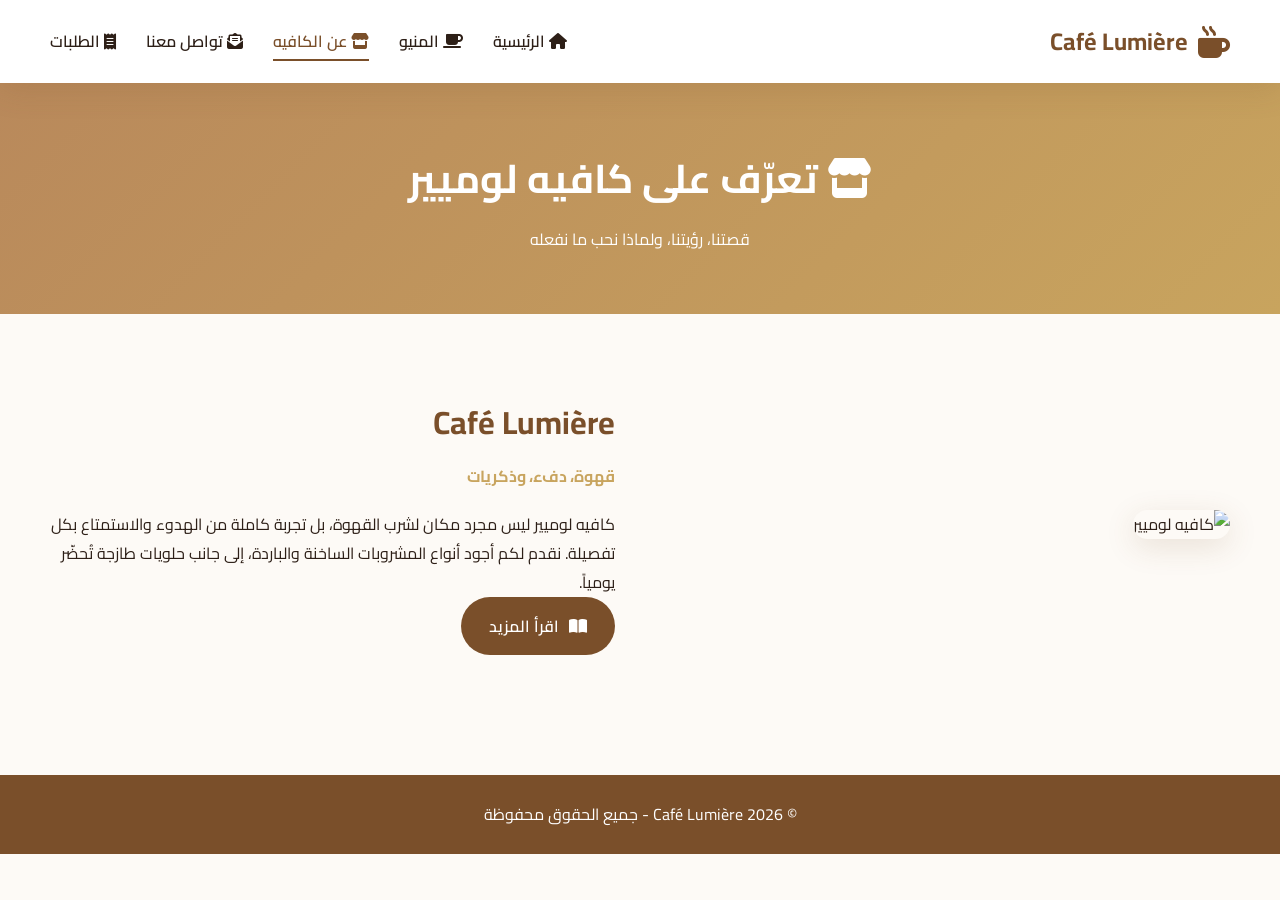
==== about.html @ 31f7e88d "Add files via upload" ====
<!DOCTYPE html>
<html lang="ar" dir="rtl">
<head>
    <meta charset="UTF-8">
    <meta name="viewport" content="width=device-width, initial-scale=1.0">
    <title>عن الكافيه | Café Lumière</title>
    <link rel="stylesheet" href="style.css">
    <link rel="stylesheet" href="https://cdnjs.cloudflare.com/ajax/libs/font-awesome/6.4.0/css/all.min.css">
    <link href="https://fonts.googleapis.com/css2?family=Cairo:wght@300;400;600;700;900&display=swap" rel="stylesheet">
</head>
<body>

    <!-- شريط التنقل -->
    <nav class="navbar">
        <div class="logo">
            <i class="fas fa-mug-hot"></i>
            <span>Café Lumière</span>
        </div>
        <ul class="nav-links">
            <li><a href="index.html"><i class="fas fa-home"></i> الرئيسية</a></li>
            <li><a href="products.html"><i class="fas fa-coffee"></i> المنيو</a></li>
            <li><a href="about.html" class="active"><i class="fas fa-store"></i> عن الكافيه</a></li>
            <li><a href="contact.html"><i class="fas fa-envelope-open-text"></i> تواصل معنا</a></li>
            <li><a href="orders.html"><i class="fas fa-receipt"></i> الطلبات</a></li>
        </ul>
    </nav>

    <header class="page-header">
        <h1><i class="fas fa-store"></i> تعرّف على كافيه لوميير</h1>
        <p>قصتنا، رؤيتنا، ولماذا نحب ما نفعله</p>
    </header>

    <!-- قسم نبذة عن الكافيه -->
    <section class="about-section">
        <div class="about-image">
            <!-- صورة عن الكافيه -->
            <img src="images/about.png" alt="كافيه لوميير">
        </div>
        <div class="about-text">
            <h2>Café Lumière</h2>
            <p class="job-title">قهوة، دفء، وذكريات</p>
            <p>
                كافيه لوميير ليس مجرد مكان لشرب القهوة، بل تجربة كاملة من
                الهدوء والاستمتاع بكل تفصيلة. نقدم لكم أجود أنواع المشروبات
                الساخنة والباردة، إلى جانب حلويات طازجة تُحضّر يومياً.
            </p>

            <!-- زر تفاعلي يغير النص عند الضغط -->
            <button id="readMoreBtn" class="btn-primary">
                <i class="fas fa-book-open"></i> اقرأ المزيد
            </button>

            <!-- محتوى يظهر / يختفي عند الضغط على الزر -->
            <div id="moreInfo" class="more-info hidden">
                <h3>لماذا كافيه لوميير؟</h3>
                <ul>
                    <li>☕ حبوب قهوة عربية وإيطالية مختارة بعناية.</li>
                    <li>🍰 حلويات يومية طازجة من مطبخنا.</li>
                    <li>📶 إنترنت مجاني عالي السرعة.</li>
                    <li>🪑 جلسات داخلية وخارجية مريحة.</li>
                    <li>🎵 موسيقى هادئة طوال اليوم.</li>
                </ul>
            </div>
        </div>
    </section>

    <footer class="footer">
        <p>© 2026 Café Lumière - جميع الحقوق محفوظة</p>
    </footer>

    <script src="script.js"></script>
</body>
</html>
---- style.css ----
/* ============================================================
   ملف التنسيقات الخاص بـ Café Lumière
   ============================================================ */

/* إعدادات عامة */
* {
    margin: 0;
    padding: 0;
    box-sizing: border-box;
}

/* متغيرات الألوان (ثيم بني/كريمي يناسب الكافيه) */
:root {
    --primary: #b9895b;        /* بني فاتح */
    --primary-dark: #7a4f2a;   /* بني داكن */
    --secondary: #f5e9da;      /* كريمي */
    --gold: #c8a45e;           /* ذهبي */
    --dark: #2d1f17;           /* بني غامق للنصوص */
    --light: #fdfaf6;          /* خلفية فاتحة */
    --shadow: 0 8px 30px rgba(122, 79, 42, 0.15);
}

/* تنسيق البدي العام */
body {
    font-family: 'Cairo', sans-serif;
    background: var(--light);
    color: var(--dark);
    line-height: 1.8;
    overflow-x: hidden;
}


/* ===== Navbar ===== */
.navbar {
    display: flex;
    justify-content: space-between;
    align-items: center;
    padding: 20px 50px;
    background: white;
    box-shadow: var(--shadow);
    position: sticky;
    top: 0;
    z-index: 1000;
}

.logo {
    display: flex;
    align-items: center;
    gap: 10px;
    font-size: 1.5rem;
    font-weight: 700;
    color: var(--primary-dark);
}

.logo i {
    font-size: 2rem;
    animation: pulse 2s infinite;
}

.nav-links {
    display: flex;
    list-style: none;
    gap: 30px;
}

.nav-links a {
    text-decoration: none;
    color: var(--dark);
    font-weight: 600;
    transition: 0.3s;
    position: relative;
}

.nav-links a:hover,
.nav-links a.active {
    color: var(--primary-dark);
}

.nav-links a.active::after {
    content: '';
    position: absolute;
    bottom: -5px;
    right: 0;
    width: 100%;
    height: 2px;
    background: var(--primary-dark);
}


/* ===== Hero ===== */
.hero {
    display: flex;
    align-items: center;
    justify-content: space-between;
    padding: 80px 50px;
    gap: 50px;
    background: linear-gradient(135deg, var(--secondary) 0%, var(--light) 100%);
    min-height: 80vh;
}

.hero-text {
    flex: 1;
    animation: slideInRight 1s ease;
}

.hero-text h1 {
    font-size: 3rem;
    color: var(--primary-dark);
    margin-bottom: 20px;
    line-height: 1.4;
}

.hero-text .subtitle {
    font-size: 1.5rem;
    color: var(--gold);
    margin-bottom: 20px;
}

.hero-text p {
    font-size: 1.1rem;
    margin-bottom: 30px;
}

.hero-image {
    flex: 1;
    animation: slideInLeft 1s ease;
}

.hero-image img {
    width: 100%;
    max-width: 500px;
    border-radius: 20px;
    box-shadow: var(--shadow);
}


/* ===== أزرار ===== */
.btn-primary {
    display: inline-flex;
    align-items: center;
    gap: 10px;
    background: var(--primary-dark);
    color: white;
    padding: 14px 28px;
    border: none;
    border-radius: 30px;
    font-family: inherit;
    font-size: 1rem;
    font-weight: 600;
    cursor: pointer;
    text-decoration: none;
    transition: 0.3s;
}

.btn-primary:hover {
    background: var(--primary);
    transform: translateY(-3px);
    box-shadow: var(--shadow);
}

.btn-outline {
    display: inline-block;
    padding: 12px 26px;
    border: 2px solid var(--primary-dark);
    color: var(--primary-dark);
    border-radius: 30px;
    text-decoration: none;
    font-weight: 600;
    transition: 0.3s;
}

.btn-outline:hover {
    background: var(--primary-dark);
    color: white;
}


/* ===== المميزات ===== */
.features {
    padding: 80px 50px;
    text-align: center;
}

.section-title {
    font-size: 2.2rem;
    color: var(--primary-dark);
    margin-bottom: 50px;
}

.features-grid {
    display: flex;
    flex-wrap: wrap;
    justify-content: center;
    gap: 30px;
}

.feature-card {
    flex: 1 1 220px;
    max-width: 260px;
    background: white;
    padding: 30px 20px;
    border-radius: 20px;
    box-shadow: var(--shadow);
    transition: 0.3s;
}

.feature-card:hover {
    transform: translateY(-8px);
}

.feature-icon {
    font-size: 2.5rem;
    color: var(--gold);
    margin-bottom: 15px;
}

.feature-card h3 {
    color: var(--primary-dark);
    margin-bottom: 10px;
}


/* ===== About preview ===== */
.about-preview {
    display: flex;
    align-items: center;
    gap: 50px;
    padding: 80px 50px;
    background: var(--secondary);
}

.about-preview-image,
.about-preview-text {
    flex: 1;
}

.about-preview-image img {
    width: 100%;
    border-radius: 20px;
    box-shadow: var(--shadow);
}

.about-preview-text h2 {
    color: var(--primary-dark);
    margin-bottom: 20px;
    font-size: 2rem;
}

.about-preview-text p {
    margin-bottom: 20px;
}

.external {
    margin-top: 20px;
}
.external a {
    color: var(--primary-dark);
    font-weight: 700;
    text-decoration: none;
    margin-right: 6px;
}


/* ===== رأس الصفحات ===== */
.page-header {
    text-align: center;
    padding: 60px 20px;
    background: linear-gradient(135deg, var(--primary) 0%, var(--gold) 100%);
    color: white;
}

.page-header h1 {
    font-size: 2.5rem;
    margin-bottom: 10px;
}


/* ===== صفحة About ===== */
.about-section {
    display: flex;
    gap: 50px;
    padding: 80px 50px;
    align-items: center;
}

.about-image,
.about-text {
    flex: 1;
}

.about-image img {
    width: 100%;
    border-radius: 20px;
    box-shadow: var(--shadow);
}

.about-text h2 {
    color: var(--primary-dark);
    font-size: 2rem;
    margin-bottom: 10px;
}

.job-title {
    color: var(--gold);
    font-weight: 700;
    margin-bottom: 20px;
}

.more-info {
    margin-top: 25px;
    background: var(--secondary);
    padding: 20px;
    border-radius: 15px;
}

.more-info ul {
    list-style: none;
    margin-top: 10px;
}
.more-info li {
    padding: 6px 0;
}

.hidden {
    display: none;
}


/* ===== صفحة المنتجات / الخدمات ===== */
.services-section,
.add-service-section {
    padding: 60px 50px;
    text-align: center;
}

.services-grid {
    display: flex;
    flex-wrap: wrap;
    justify-content: center;
    gap: 25px;
}

.service-card {
    flex: 1 1 240px;
    max-width: 280px;
    background: white;
    padding: 30px 20px;
    border-radius: 20px;
    box-shadow: var(--shadow);
    transition: 0.3s;
}
.service-card:hover {
    transform: translateY(-8px);
}
.service-icon {
    font-size: 2.5rem;
    color: var(--gold);
    margin-bottom: 15px;
}
.service-card h3 {
    color: var(--primary-dark);
    margin-bottom: 10px;
}
.price {
    display: inline-block;
    margin-top: 12px;
    background: var(--primary-dark);
    color: white;
    padding: 6px 14px;
    border-radius: 20px;
    font-weight: 700;
}

.add-form {
    display: flex;
    flex-wrap: wrap;
    gap: 12px;
    justify-content: center;
    margin-top: 20px;
}
.add-form input {
    padding: 12px 16px;
    border: 1px solid #ddd;
    border-radius: 10px;
    font-family: inherit;
    flex: 1 1 200px;
    max-width: 250px;
}

.loading {
    color: var(--primary-dark);
    font-size: 1.1rem;
}


/* ===== صفحة التواصل ===== */
.contact-section {
    display: flex;
    gap: 40px;
    padding: 60px 50px;
    flex-wrap: wrap;
}

.contact-info,
.contact-form {
    flex: 1 1 350px;
    background: white;
    padding: 30px;
    border-radius: 20px;
    box-shadow: var(--shadow);
}

.contact-info h2,
.contact-form h2 {
    color: var(--primary-dark);
    margin-bottom: 20px;
}

.contact-info p {
    margin: 10px 0;
    color: var(--dark);
}

.form-group {
    margin-bottom: 16px;
}

.form-group label {
    display: block;
    margin-bottom: 6px;
    font-weight: 600;
    color: var(--primary-dark);
}

.form-group input,
.form-group textarea {
    width: 100%;
    padding: 12px 14px;
    border: 1px solid #ddd;
    border-radius: 10px;
    font-family: inherit;
    font-size: 1rem;
}

.form-group input:focus,
.form-group textarea:focus {
    outline: none;
    border-color: var(--primary-dark);
}

.error-message {
    color: #d33;
    font-size: 0.85rem;
    display: block;
    margin-top: 4px;
    min-height: 18px;
}

.success-message {
    background: #e8f7ec;
    color: #1f7a3a;
    padding: 12px;
    border-radius: 10px;
    margin-top: 15px;
    text-align: center;
    font-weight: 600;
}


/* ===== صفحة الطلبات ===== */
.search-section {
    padding: 60px 50px;
    text-align: center;
}
.search-hint {
    color: #888;
    margin-bottom: 20px;
}
.search-box {
    display: flex;
    justify-content: center;
    gap: 10px;
    flex-wrap: wrap;
}
.search-box input {
    padding: 12px 16px;
    border: 1px solid #ddd;
    border-radius: 10px;
    font-family: inherit;
    flex: 1 1 280px;
    max-width: 350px;
}

.search-result {
    margin-top: 25px;
}

.stats-section {
    display: flex;
    justify-content: center;
    gap: 25px;
    flex-wrap: wrap;
    padding: 40px 20px;
}
.stat-card {
    background: white;
    padding: 25px 35px;
    border-radius: 20px;
    box-shadow: var(--shadow);
    text-align: center;
    min-width: 180px;
}
.stat-card i {
    font-size: 2rem;
    color: var(--gold);
    margin-bottom: 10px;
}
.stat-card h3 {
    color: var(--primary-dark);
    font-size: 2rem;
}

.appointments-section {
    padding: 40px 50px 80px;
    text-align: center;
}
.appointments-grid {
    display: flex;
    flex-wrap: wrap;
    gap: 20px;
    justify-content: center;
}
.appointment-card {
    background: white;
    padding: 20px;
    border-radius: 15px;
    box-shadow: var(--shadow);
    flex: 1 1 280px;
    max-width: 320px;
    text-align: right;
}
.appointment-card h3 {
    color: var(--primary-dark);
    margin-bottom: 10px;
}
.appointment-card small {
    color: #888;
    display: block;
    margin-top: 8px;
}


/* ===== الفوتر ===== */
.footer {
    background: var(--primary-dark);
    color: white;
    text-align: center;
    padding: 25px;
    margin-top: 40px;
}


/* ===== الأنيميشن ===== */
@keyframes pulse {
    0%, 100% { transform: scale(1); }
    50%      { transform: scale(1.1); }
}
@keyframes slideInRight {
    from { opacity: 0; transform: translateX(40px); }
    to   { opacity: 1; transform: translateX(0); }
}
@keyframes slideInLeft {
    from { opacity: 0; transform: translateX(-40px); }
    to   { opacity: 1; transform: translateX(0); }
}


/* ===== Responsive ===== */
@media (max-width: 768px) {
    .navbar { flex-direction: column; gap: 15px; padding: 15px; }
    .nav-links { flex-wrap: wrap; justify-content: center; gap: 15px; }
    .hero, .about-section, .about-preview {
        flex-direction: column;
        padding: 40px 20px;
        text-align: center;
    }
    .hero-text h1 { font-size: 2rem; }
    .features, .services-section, .contact-section,
    .search-section, .appointments-section { padding: 40px 20px; }
}
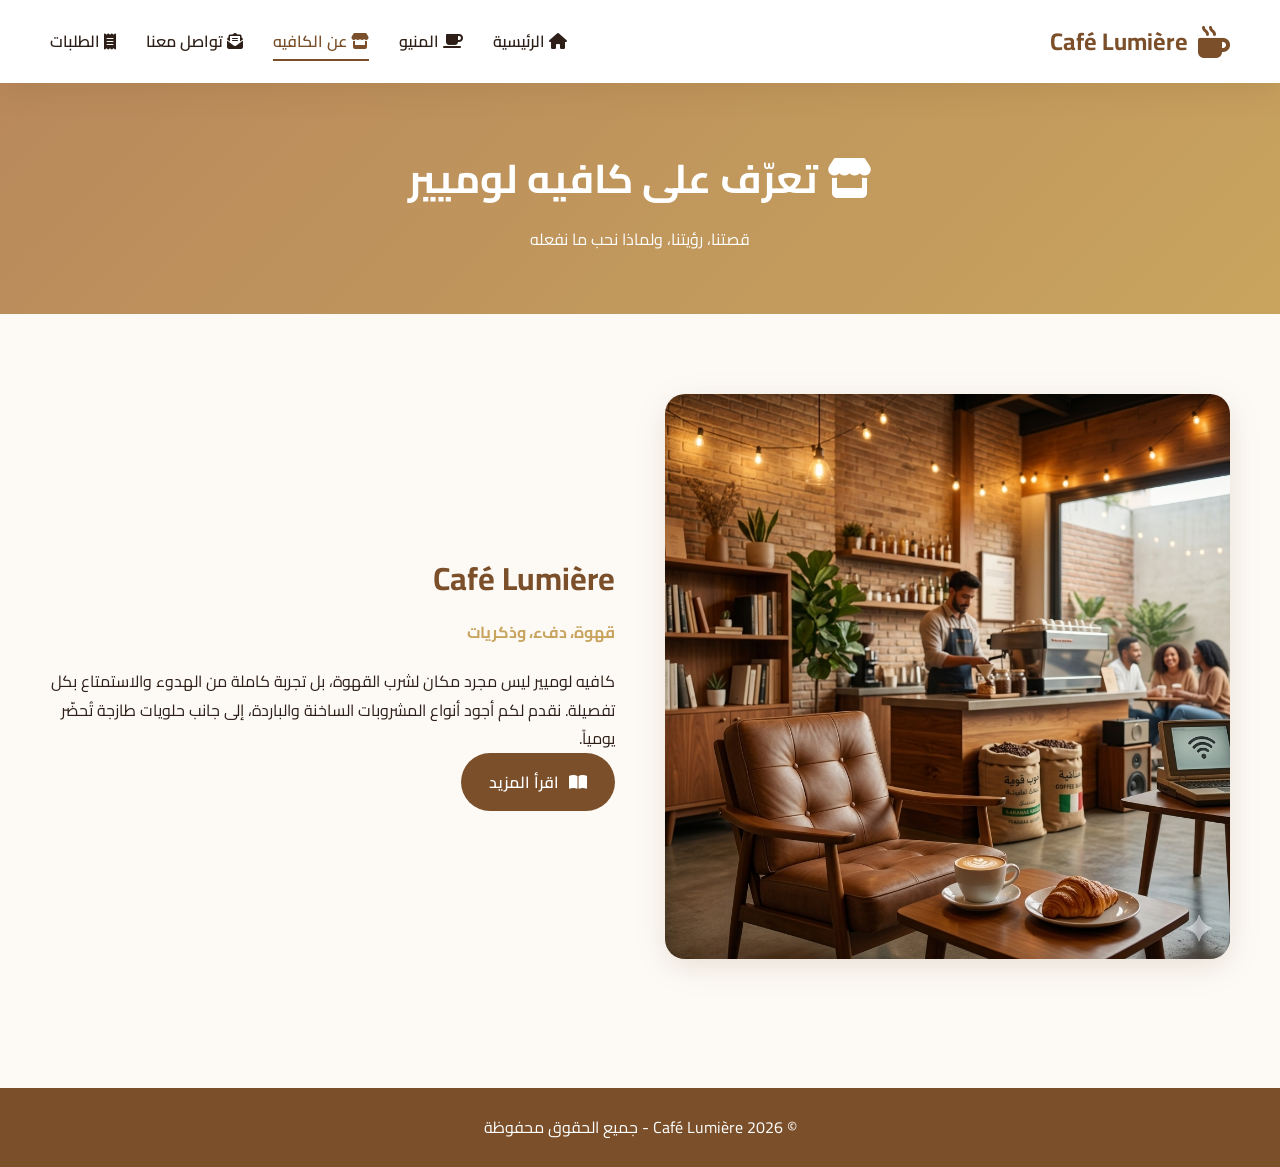
==== commit 348865b0: "Fix image source path in about.html" ====
--- a/about.html
+++ b/about.html
@@ -34,7 +34,7 @@
     <section class="about-section">
         <div class="about-image">
             <!-- صورة عن الكافيه -->
-            <img src="images/about.png" alt="كافيه لوميير">
+            <img src="about.png" alt="كافيه لوميير">
         </div>
         <div class="about-text">
             <h2>Café Lumière</h2>
